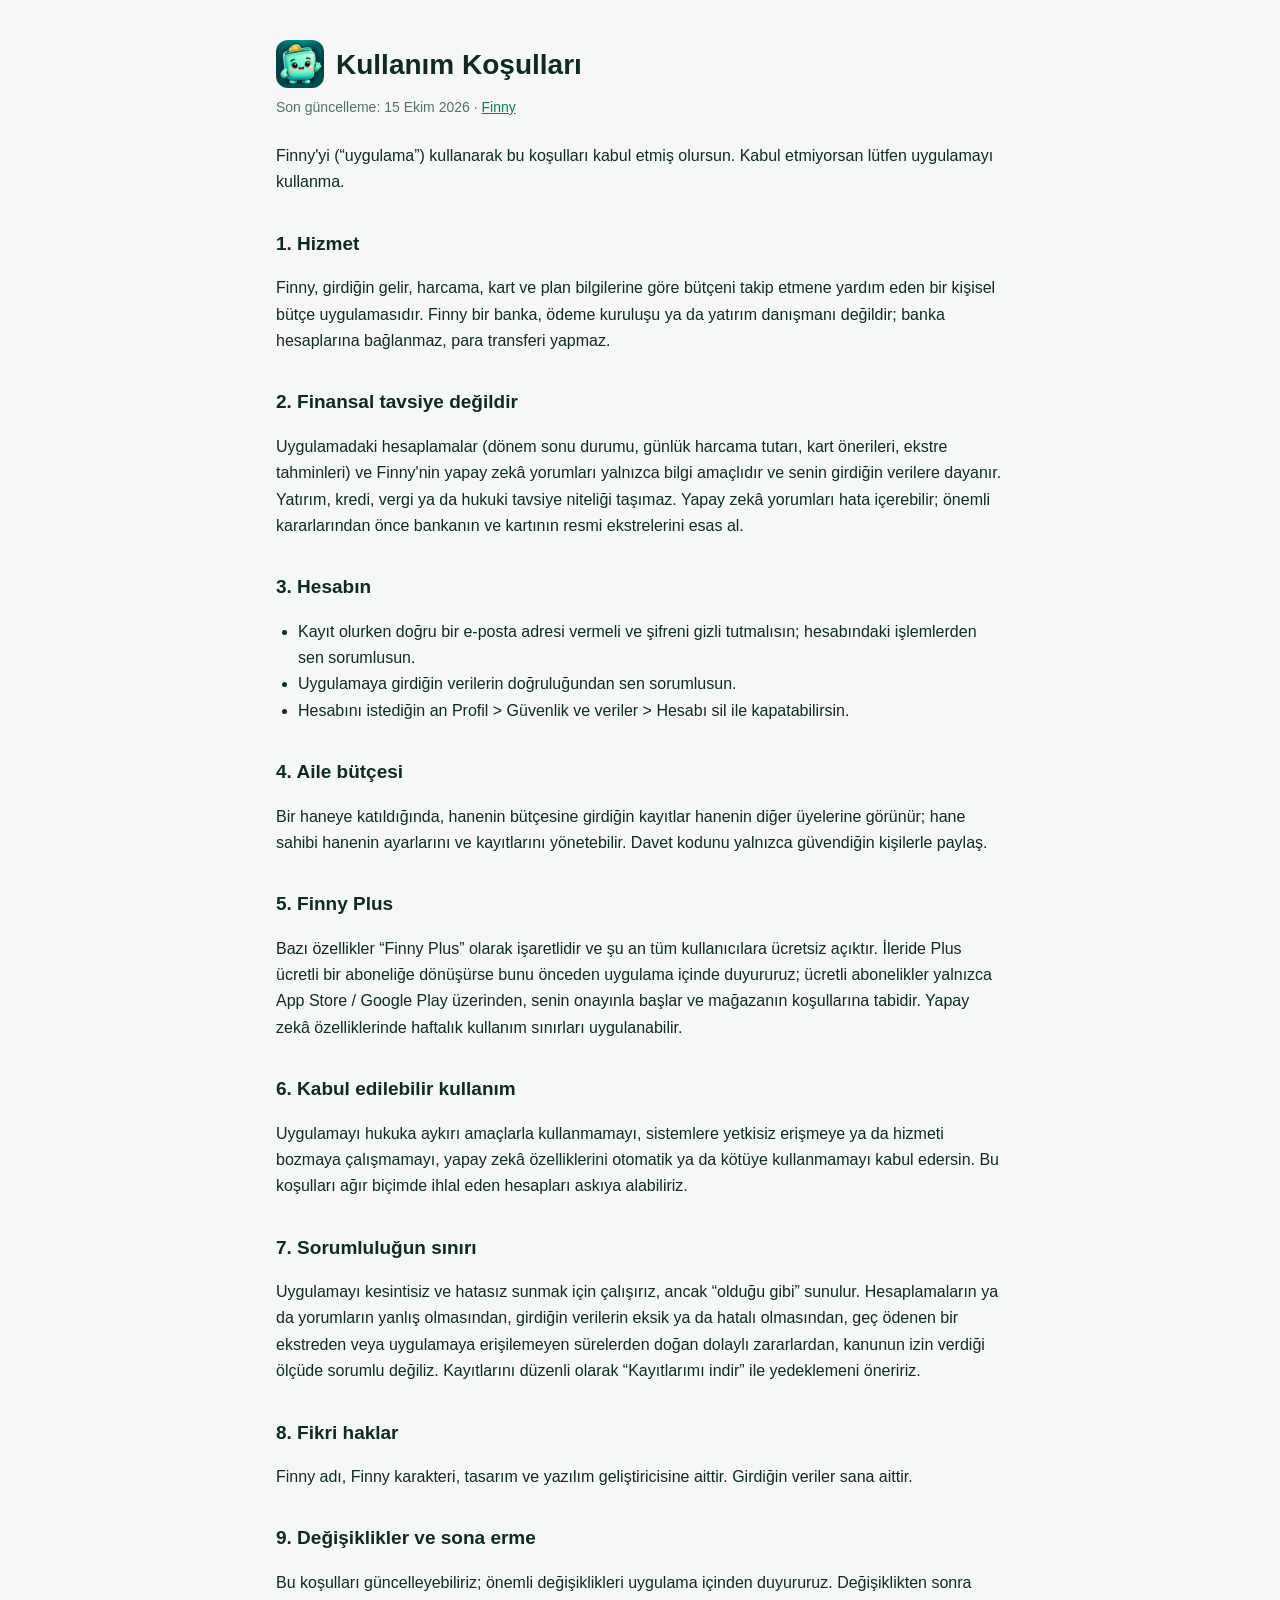
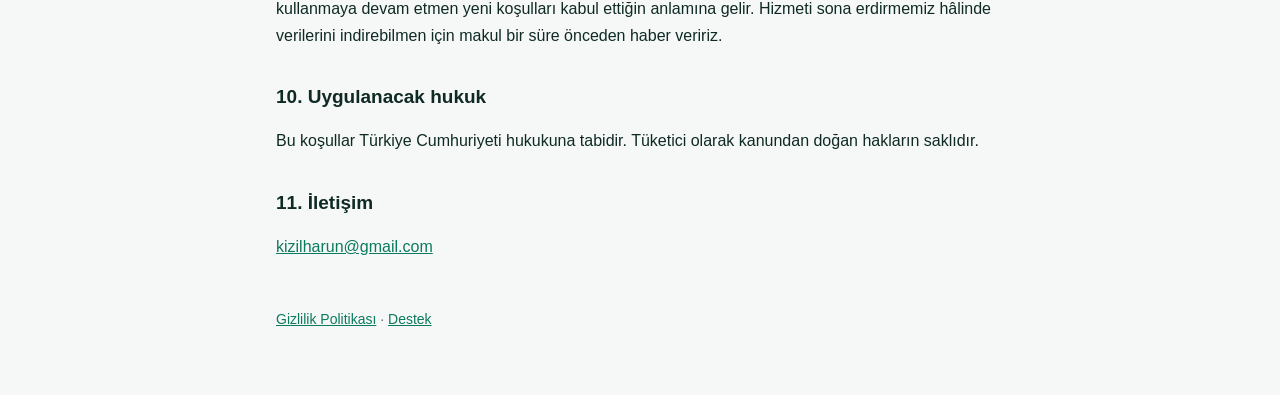
==== kosullar.html @ a65eab14 "Finny gizlilik, koşullar ve destek sayfaları Co-Authored-By: Claude Opus 5.5 <noreply@anthropic.com>" ====
<!doctype html>
<html lang="tr">
<head>
  <meta charset="utf-8">
  <meta name="viewport" content="width=device-width, initial-scale=1">
  <title>Finny Kullanım Koşulları</title>
  <meta name="description" content="Finny uygulamasının kullanım koşulları.">
  <link rel="stylesheet" href="style.css">
  <link rel="icon" href="finny.png">
</head>
<body>
<main>
  <header>
    <img src="finny.png" alt="">
    <h1>Kullanım Koşulları</h1>
  </header>
  <p class="meta">Son güncelleme: 15 Ekim 2026 · <a href="index.html">Finny</a></p>

  <p>Finny'yi (“uygulama”) kullanarak bu koşulları kabul etmiş olursun. Kabul etmiyorsan lütfen uygulamayı kullanma.</p>

  <h2>1. Hizmet</h2>
  <p>Finny, girdiğin gelir, harcama, kart ve plan bilgilerine göre bütçeni takip etmene yardım eden bir kişisel bütçe uygulamasıdır. Finny bir banka, ödeme kuruluşu ya da yatırım danışmanı değildir; banka hesaplarına bağlanmaz, para transferi yapmaz.</p>

  <h2>2. Finansal tavsiye değildir</h2>
  <p>Uygulamadaki hesaplamalar (dönem sonu durumu, günlük harcama tutarı, kart önerileri, ekstre tahminleri) ve Finny'nin yapay zekâ yorumları yalnızca bilgi amaçlıdır ve senin girdiğin verilere dayanır. Yatırım, kredi, vergi ya da hukuki tavsiye niteliği taşımaz. Yapay zekâ yorumları hata içerebilir; önemli kararlarından önce bankanın ve kartının resmi ekstrelerini esas al.</p>

  <h2>3. Hesabın</h2>
  <ul>
    <li>Kayıt olurken doğru bir e-posta adresi vermeli ve şifreni gizli tutmalısın; hesabındaki işlemlerden sen sorumlusun.</li>
    <li>Uygulamaya girdiğin verilerin doğruluğundan sen sorumlusun.</li>
    <li>Hesabını istediğin an Profil &gt; Güvenlik ve veriler &gt; Hesabı sil ile kapatabilirsin.</li>
  </ul>

  <h2>4. Aile bütçesi</h2>
  <p>Bir haneye katıldığında, hanenin bütçesine girdiğin kayıtlar hanenin diğer üyelerine görünür; hane sahibi hanenin ayarlarını ve kayıtlarını yönetebilir. Davet kodunu yalnızca güvendiğin kişilerle paylaş.</p>

  <h2>5. Finny Plus</h2>
  <p>Bazı özellikler “Finny Plus” olarak işaretlidir ve şu an tüm kullanıcılara ücretsiz açıktır. İleride Plus ücretli bir aboneliğe dönüşürse bunu önceden uygulama içinde duyururuz; ücretli abonelikler yalnızca App Store / Google Play üzerinden, senin onayınla başlar ve mağazanın koşullarına tabidir. Yapay zekâ özelliklerinde haftalık kullanım sınırları uygulanabilir.</p>

  <h2>6. Kabul edilebilir kullanım</h2>
  <p>Uygulamayı hukuka aykırı amaçlarla kullanmamayı, sistemlere yetkisiz erişmeye ya da hizmeti bozmaya çalışmamayı, yapay zekâ özelliklerini otomatik ya da kötüye kullanmamayı kabul edersin. Bu koşulları ağır biçimde ihlal eden hesapları askıya alabiliriz.</p>

  <h2>7. Sorumluluğun sınırı</h2>
  <p>Uygulamayı kesintisiz ve hatasız sunmak için çalışırız, ancak “olduğu gibi” sunulur. Hesaplamaların ya da yorumların yanlış olmasından, girdiğin verilerin eksik ya da hatalı olmasından, geç ödenen bir ekstreden veya uygulamaya erişilemeyen sürelerden doğan dolaylı zararlardan, kanunun izin verdiği ölçüde sorumlu değiliz. Kayıtlarını düzenli olarak “Kayıtlarımı indir” ile yedeklemeni öneririz.</p>

  <h2>8. Fikri haklar</h2>
  <p>Finny adı, Finny karakteri, tasarım ve yazılım geliştiricisine aittir. Girdiğin veriler sana aittir.</p>

  <h2>9. Değişiklikler ve sona erme</h2>
  <p>Bu koşulları güncelleyebiliriz; önemli değişiklikleri uygulama içinden duyururuz. Değişiklikten sonra kullanmaya devam etmen yeni koşulları kabul ettiğin anlamına gelir. Hizmeti sona erdirmemiz hâlinde verilerini indirebilmen için makul bir süre önceden haber veririz.</p>

  <h2>10. Uygulanacak hukuk</h2>
  <p>Bu koşullar Türkiye Cumhuriyeti hukukuna tabidir. Tüketici olarak kanundan doğan hakların saklıdır.</p>

  <h2>11. İletişim</h2>
  <p><a href="mailto:kizilharun@gmail.com">kizilharun@gmail.com</a></p>

  <footer><a href="gizlilik.html">Gizlilik Politikası</a> · <a href="destek.html">Destek</a></footer>
</main>
</body>
</html>
---- style.css ----
:root {
  --bg: #f6f8f7;
  --surface: #ffffff;
  --text: #0f2a24;
  --muted: #557069;
  --accent: #0b7a5e;
  --border: #dde7e3;
}
@media (prefers-color-scheme: dark) {
  :root {
    --bg: #06201b;
    --surface: #0d2c25;
    --text: #e8f3ef;
    --muted: #9fc3b6;
    --accent: #7ef0c1;
    --border: #1d4038;
  }
}
* { box-sizing: border-box; }
body {
  margin: 0;
  background: var(--bg);
  color: var(--text);
  font: 16px/1.65 -apple-system, BlinkMacSystemFont, "Segoe UI", Roboto, sans-serif;
}
main {
  max-width: 760px;
  margin: 0 auto;
  padding: 40px 16px 64px;
}
header { display: flex; align-items: center; gap: 12px; margin-bottom: 8px; }
header img { width: 48px; height: 48px; border-radius: 12px; }
h1 { font-size: 28px; line-height: 1.25; margin: 0; }
h2 { font-size: 19px; margin: 32px 0 8px; }
.meta { color: var(--muted); font-size: 14px; margin: 4px 0 24px; }
a { color: var(--accent); }
.card {
  background: var(--surface);
  border: 1px solid var(--border);
  border-radius: 16px;
  padding: 16px 20px;
  margin: 16px 0;
}
table { width: 100%; border-collapse: collapse; font-size: 15px; }
th, td { text-align: left; padding: 8px 6px; border-bottom: 1px solid var(--border); vertical-align: top; }
th { color: var(--muted); font-weight: 600; }
.table-wrap { overflow-x: auto; }
ul { padding-left: 22px; }
footer { color: var(--muted); font-size: 14px; margin-top: 48px; }
nav a { margin-right: 16px; }
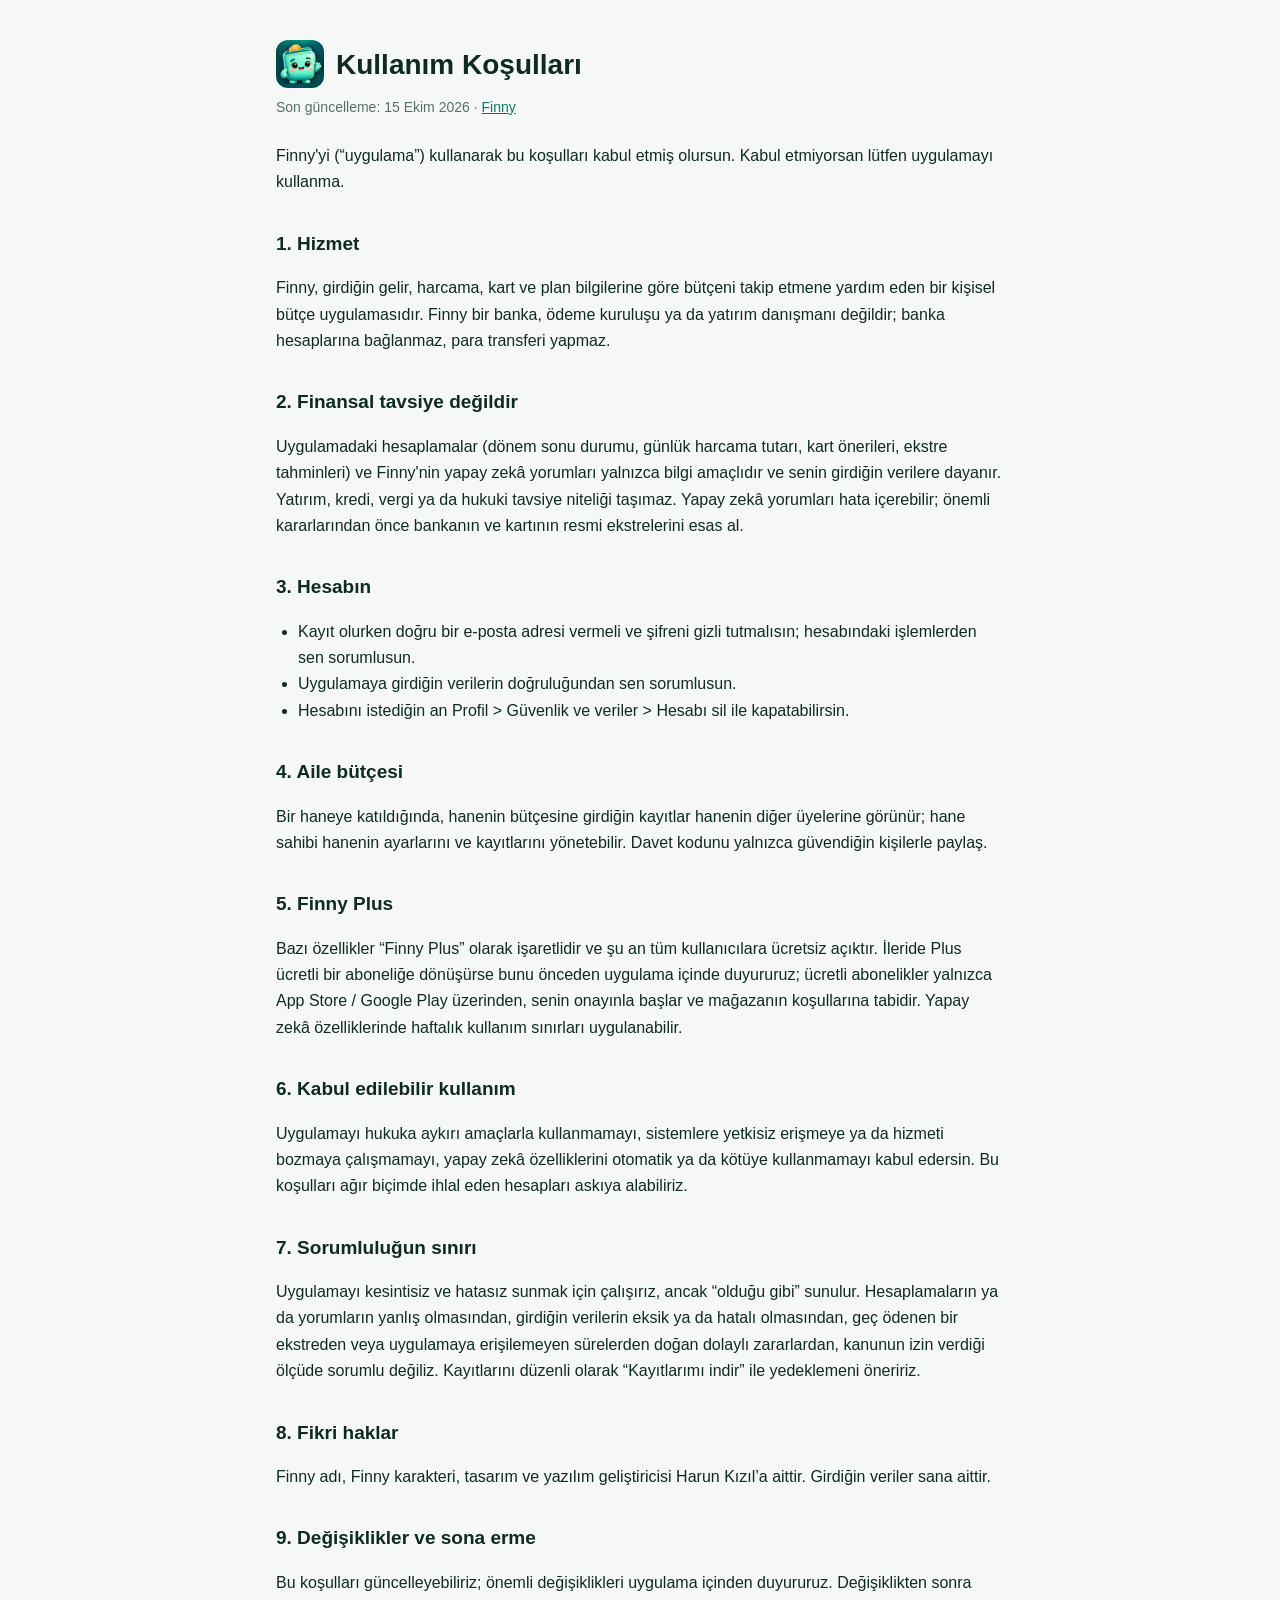
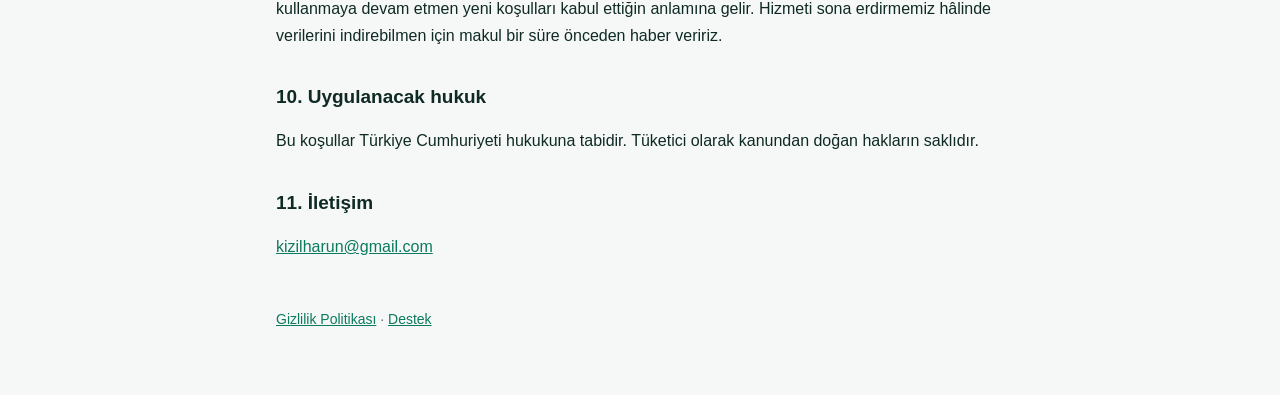
==== commit 69770224: "Veri sorumlusu: Harun Kızıl Co-Authored-By: Claude Opus 5.5 <noreply@anthropic.com>" ====
--- a/kosullar.html
+++ b/kosullar.html
@@ -44,7 +44,7 @@
   <p>Uygulamayı kesintisiz ve hatasız sunmak için çalışırız, ancak “olduğu gibi” sunulur. Hesaplamaların ya da yorumların yanlış olmasından, girdiğin verilerin eksik ya da hatalı olmasından, geç ödenen bir ekstreden veya uygulamaya erişilemeyen sürelerden doğan dolaylı zararlardan, kanunun izin verdiği ölçüde sorumlu değiliz. Kayıtlarını düzenli olarak “Kayıtlarımı indir” ile yedeklemeni öneririz.</p>
 
   <h2>8. Fikri haklar</h2>
-  <p>Finny adı, Finny karakteri, tasarım ve yazılım geliştiricisine aittir. Girdiğin veriler sana aittir.</p>
+  <p>Finny adı, Finny karakteri, tasarım ve yazılım geliştiricisi Harun Kızıl’a aittir. Girdiğin veriler sana aittir.</p>
 
   <h2>9. Değişiklikler ve sona erme</h2>
   <p>Bu koşulları güncelleyebiliriz; önemli değişiklikleri uygulama içinden duyururuz. Değişiklikten sonra kullanmaya devam etmen yeni koşulları kabul ettiğin anlamına gelir. Hizmeti sona erdirmemiz hâlinde verilerini indirebilmen için makul bir süre önceden haber veririz.</p>
